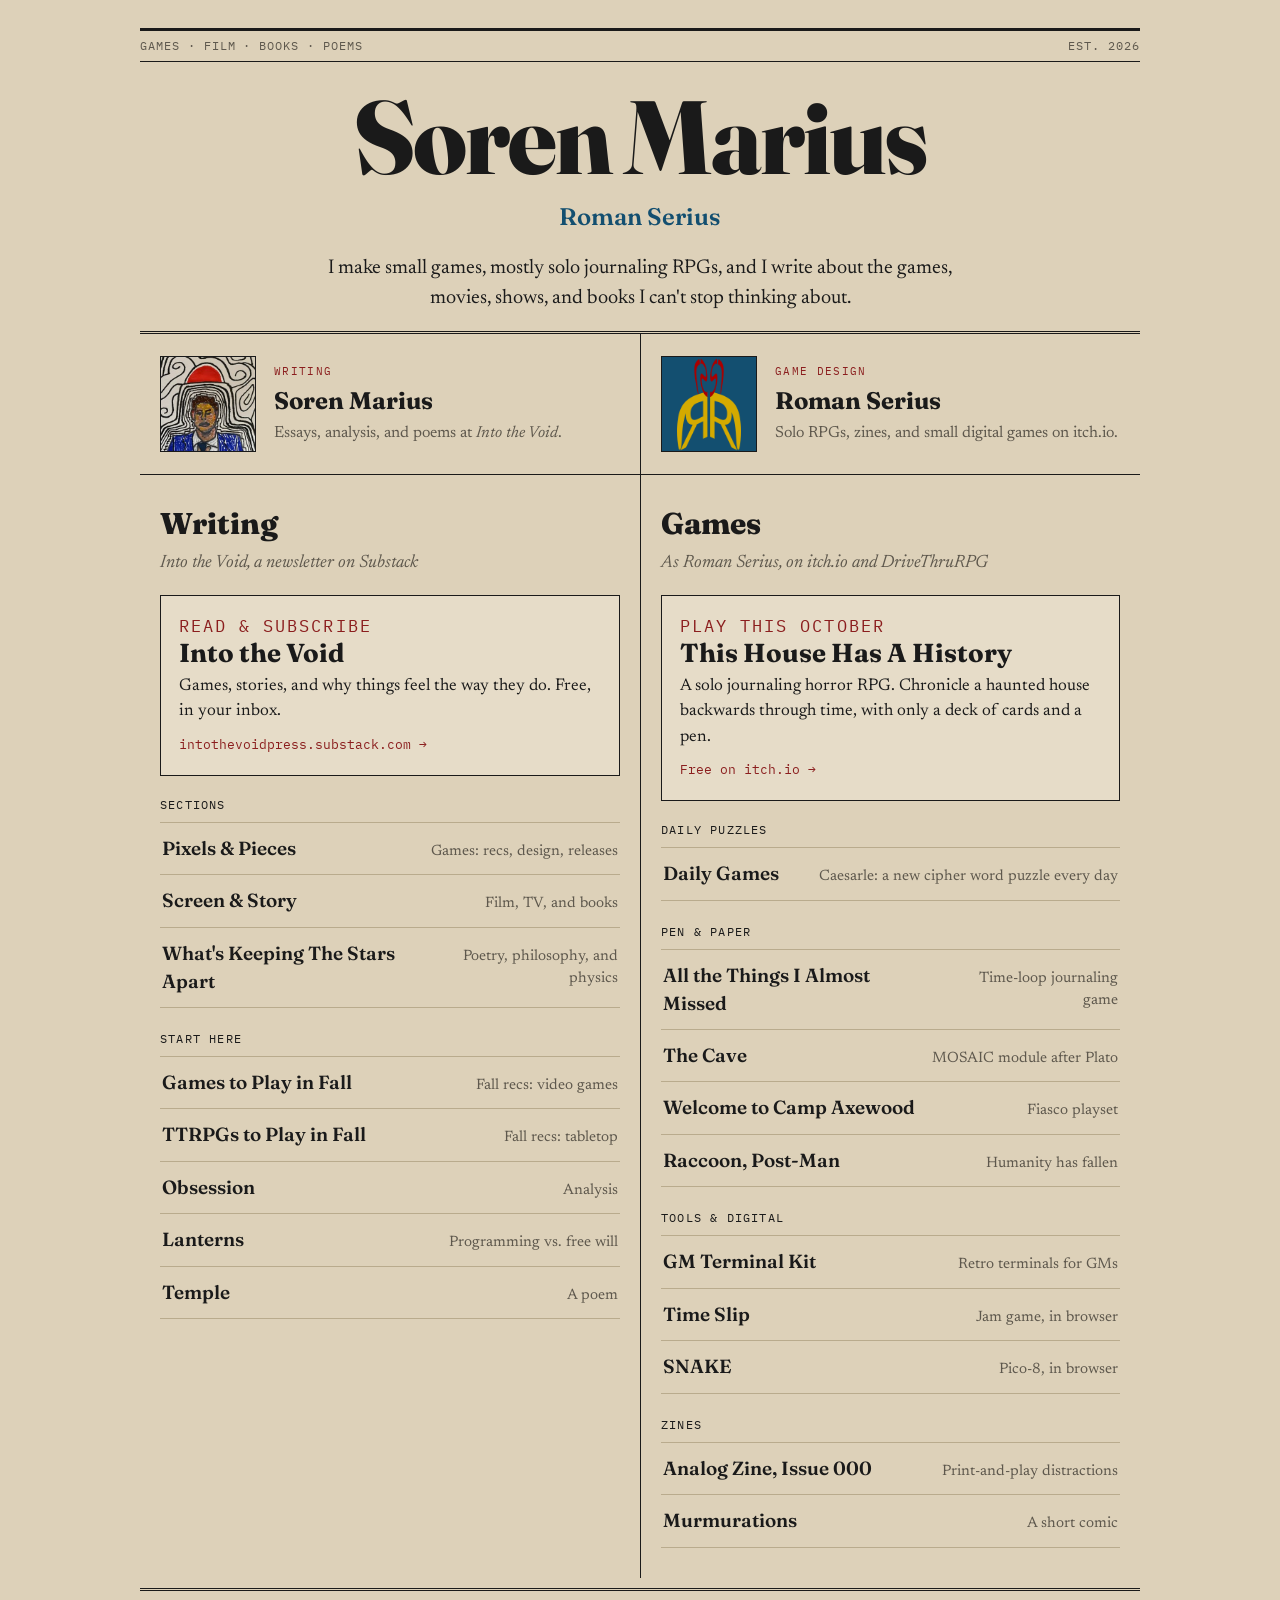
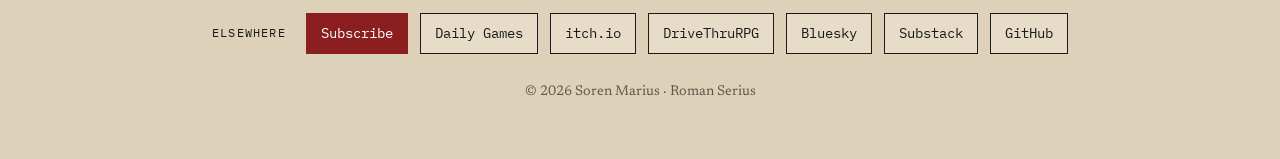
==== index.html @ 4005af10 "Google verification, sitemap, robots.txt" ====
<!doctype html>
<html lang="en">
<head>
<meta charset="utf-8">
<meta name="viewport" content="width=device-width, initial-scale=1">
<title>Soren Marius</title>
<meta name="google-site-verification" content="Y3dcAOR8CE4re0EMq4n09PdS3Xgm8ZSrbBdw6blQbmY" />
<meta name="description" content="Soren Marius writes about games, film, and why things work. As Roman Serius, he makes small games.">
<link rel="preconnect" href="https://fonts.googleapis.com">
<link rel="preconnect" href="https://fonts.gstatic.com" crossorigin>
<link href="https://fonts.googleapis.com/css2?family=Fraunces:opsz,wght@9..144,400;9..144,600;9..144,800&family=Newsreader:ital,opsz,wght@0,6..72,400;1,6..72,400&family=IBM+Plex+Mono:wght@400;500&display=swap" rel="stylesheet">
<style>
  :root{
    --paper:#DDD1B9; --paper-2:#E6DCC8; --ink:#1A1A1A; --muted:#5E584D;
    --rule:#B9AB8D; --red:#8B1E1E; --blue:#134F70; --gold:#D4A800;
  }
  *{box-sizing:border-box}
  html{-webkit-text-size-adjust:100%}
  body{margin:0;background:var(--paper);color:var(--ink);
    font-family:"Newsreader",Georgia,serif;font-size:18px;line-height:1.5}
  a{color:inherit}
  .wrap{max-width:1040px;margin:0 auto;padding:28px 20px 56px}

  /* masthead */
  .dateline{display:flex;justify-content:space-between;gap:12px;flex-wrap:wrap;
    font-family:"IBM Plex Mono",monospace;font-size:12px;letter-spacing:.08em;
    text-transform:uppercase;color:var(--muted);
    border-top:3px solid var(--ink);border-bottom:1px solid var(--ink);padding:6px 0}
  .mast{text-align:center;padding:26px 0 18px;border-bottom:3px double var(--ink)}
  .mast h1{font-family:"Fraunces",Georgia,serif;font-weight:800;font-size:clamp(46px,10vw,104px);
    line-height:.95;margin:0;letter-spacing:-.02em}
  .mast .aka{font-family:"Fraunces",serif;font-style:italic;font-weight:400;font-size:clamp(18px,3vw,24px);
    margin:12px 0 0;color:var(--muted)}
  .mast .aka b{color:var(--blue);font-style:normal;font-weight:600}
  .lede{max-width:640px;margin:18px auto 0;font-size:20px}

  /* two personae */
  .personae{display:grid;grid-template-columns:1fr 1fr;border-bottom:1px solid var(--ink)}
  .persona{display:flex;gap:18px;align-items:center;padding:22px 20px}
  .persona + .persona{border-left:1px solid var(--ink)}
  .persona img{width:96px;height:96px;object-fit:cover;flex:none;border:1px solid var(--ink)}
  .persona h2{font-family:"Fraunces",serif;font-size:24px;margin:0 0 2px}
  .persona p{margin:0;color:var(--muted);font-size:16px}
  .persona .kicker{font-size:13px;margin-bottom:4px}
  .persona .kicker,.kicker{font-family:"IBM Plex Mono",monospace;font-size:11px;letter-spacing:.12em;text-transform:uppercase;color:var(--red);margin:0 0 4px}

  /* columns */
  .cols{display:grid;grid-template-columns:1fr 1fr;gap:0}
  .col{padding:26px 20px 8px}
  .col + .col{border-left:1px solid var(--ink)}
  .col > h3{font-family:"Fraunces",serif;font-size:30px;margin:0 0 4px;font-weight:800}
  .col > .sub{margin:0 0 18px;color:var(--muted);font-style:italic}

  .feature{display:block;text-decoration:none;background:var(--paper-2);border:1px solid var(--ink);
    padding:18px 18px 16px;margin-bottom:20px;transition:transform .15s ease, box-shadow .15s ease}
  .feature:hover,.feature:focus-visible{transform:translate(-2px,-2px);box-shadow:4px 4px 0 var(--ink)}
  .feature h4{font-family:"Fraunces",serif;font-size:26px;line-height:1.1;margin:0 0 6px}
  .feature p{margin:0;font-size:17px}
  .feature .go{display:inline-block;margin-top:10px;font-family:"IBM Plex Mono",monospace;font-size:13px;color:var(--red)}

  ul.list{list-style:none;margin:0 0 22px;padding:0}
  ul.list li{border-top:1px solid var(--rule)}
  ul.list li:last-child{border-bottom:1px solid var(--rule)}
  ul.list a{display:flex;justify-content:space-between;align-items:baseline;gap:14px;
    padding:11px 2px;text-decoration:none}
  ul.list a:hover .t, ul.list a:focus-visible .t{text-decoration:underline;text-decoration-color:var(--red);text-underline-offset:3px}
  ul.list .t{font-weight:600;font-family:"Fraunces",serif;font-size:19px}
  ul.list .d{color:var(--muted);font-size:15px;text-align:right}
  .label{font-family:"IBM Plex Mono",monospace;font-size:12px;letter-spacing:.1em;text-transform:uppercase;
    margin:6px 0 8px;color:var(--ink)}

  /* elsewhere */
  .elsewhere{border-top:3px double var(--ink);margin-top:10px;padding:22px 20px 0;
    display:flex;flex-wrap:wrap;gap:12px;align-items:center;justify-content:center}
  .elsewhere .label{margin:0 8px 0 0}
  .btn{font-family:"IBM Plex Mono",monospace;font-size:14px;text-decoration:none;
    border:1px solid var(--ink);padding:9px 14px;background:var(--paper-2)}
  .btn:hover,.btn:focus-visible{background:var(--ink);color:var(--paper)}
  .btn.primary{background:var(--red);color:#fff;border-color:var(--red)}
  .btn.primary:hover{background:var(--ink);border-color:var(--ink)}
  footer{text-align:center;color:var(--muted);font-size:14px;margin-top:28px}

  :focus-visible{outline:2px solid var(--red);outline-offset:2px}

  @media (max-width:760px){
    body{font-size:17px}
    .personae,.cols{grid-template-columns:1fr}
    .persona + .persona,.col + .col{border-left:0;border-top:1px solid var(--ink)}
    .wrap{padding:20px 16px 44px}
    .col,.persona{padding-left:0;padding-right:0}
    ul.list a{flex-direction:column;gap:2px}
    ul.list .d{text-align:left}
  }
  @media (prefers-reduced-motion:reduce){.feature{transition:none}}
</style>
<script data-goatcounter="https://roman-serius.goatcounter.com/count"
        async src="//gc.zgo.at/count.js"></script>
</head>
<body>
<div class="wrap">

  <div class="dateline">
    <span>Games · Film · Books · Poems</span>
    <span>Est. 2026</span>
  </div>

  <header class="mast">
    <h1>Soren Marius</h1>
    <p class="aka"><b>Roman Serius</b></p>
    <p class="lede">I make small games, mostly solo journaling RPGs, and I write about the games, movies, shows, and books I can't stop thinking about.</p>
  </header>

  <section class="personae" aria-label="Two names">
    <div class="persona">
      <img src="[data-uri]" alt="Hand-drawn marker portrait of Soren Marius">
      <div>
        <p class="kicker">Writing</p>
        <h2>Soren Marius</h2>
        <p>Essays, analysis, and poems at <i>Into the Void</i>.</p>
      </div>
    </div>
    <div class="persona">
      <img src="[data-uri]" alt="Roman Serius monogram: two mirrored gold R's under a red flourish">
      <div>
        <p class="kicker">Game Design</p>
        <h2>Roman Serius</h2>
        <p>Solo RPGs, zines, and small digital games on itch.io.</p>
      </div>
    </div>
  </section>

  <main class="cols">
    <section class="col" aria-labelledby="writing">
      <h3 id="writing">Writing</h3>
      <p class="sub">Into the Void, a newsletter on Substack</p>

      <a class="feature" href="https://intothevoidpress.substack.com/subscribe">
        <p class="kicker">Read &amp; subscribe</p>
        <h4>Into the Void</h4>
        <p>Games, stories, and why things feel the way they do. Free, in your inbox.</p>
        <span class="go">intothevoidpress.substack.com →</span>
      </a>

      <p class="label">Sections</p>
      <ul class="list">
        <li><a href="https://intothevoidpress.substack.com/s/pixels-and-pieces"><span class="t">Pixels &amp; Pieces</span><span class="d">Games: recs, design, releases</span></a></li>
        <li><a href="https://intothevoidpress.substack.com/s/screen-and-story"><span class="t">Screen &amp; Story</span><span class="d">Film, TV, and books</span></a></li>
        <li><a href="https://intothevoidpress.substack.com/s/whats-keeping-the-stars-apart"><span class="t">What's Keeping The Stars Apart</span><span class="d">Poetry, philosophy, and physics</span></a></li>
      </ul>

      <p class="label">Start here</p>
      <ul class="list">
        <li><a href="https://intothevoidpress.substack.com/p/games-to-play-this-october"><span class="t">Games to Play in Fall</span><span class="d">Fall recs: video games</span></a></li>
        <li><a href="https://intothevoidpress.substack.com/p/ttrpgs-to-play-in-fall"><span class="t">TTRPGs to Play in Fall</span><span class="d">Fall recs: tabletop</span></a></li>
        <li><a href="https://intothevoidpress.substack.com/p/obsession"><span class="t">Obsession</span><span class="d">Analysis</span></a></li>
        <li><a href="https://intothevoidpress.substack.com/p/lanterns"><span class="t">Lanterns</span><span class="d">Programming vs. free will</span></a></li>
        <li><a href="https://intothevoidpress.substack.com/p/temple"><span class="t">Temple</span><span class="d">A poem</span></a></li>
      </ul>
    </section>

    <section class="col" aria-labelledby="games">
      <h3 id="games">Games</h3>
      <p class="sub">As Roman Serius, on itch.io and DriveThruRPG</p>

      <a class="feature" href="https://roman-serius.itch.io/this-house-has-a-history">
        <p class="kicker">Play this October</p>
        <h4>This House Has A History</h4>
        <p>A solo journaling horror RPG. Chronicle a haunted house backwards through time, with only a deck of cards and a pen.</p>
        <span class="go">Free on itch.io →</span>
      </a>

      <p class="label">Daily puzzles</p>
      <ul class="list">
        <li><a href="https://roman-serius.github.io/daily-games/"><span class="t">Daily Games</span><span class="d">Caesarle: a new cipher word puzzle every day</span></a></li>
      </ul>

      <p class="label">Pen &amp; paper</p>
      <ul class="list">
        <li><a href="https://roman-serius.itch.io/all-the-things-i-almost-missed"><span class="t">All the Things I Almost Missed</span><span class="d">Time-loop journaling game</span></a></li>
        <li><a href="https://roman-serius.itch.io/the-cave"><span class="t">The Cave</span><span class="d">MOSAIC module after Plato</span></a></li>
        <li><a href="https://roman-serius.itch.io/welcome-to-camp-axewood-a-fiasco-playset"><span class="t">Welcome to Camp Axewood</span><span class="d">Fiasco playset</span></a></li>
        <li><a href="https://roman-serius.itch.io/raccoon-post-man"><span class="t">Raccoon, Post-Man</span><span class="d">Humanity has fallen</span></a></li>
      </ul>

      <p class="label">Tools &amp; digital</p>
      <ul class="list">
        <li><a href="https://roman-serius.itch.io/gm-terminal-kit-thornfield-demo"><span class="t">GM Terminal Kit</span><span class="d">Retro terminals for GMs</span></a></li>
        <li><a href="https://roman-serius.itch.io/time-slip"><span class="t">Time Slip</span><span class="d">Jam game, in browser</span></a></li>
        <li><a href="https://roman-serius.itch.io/snake"><span class="t">SNAKE</span><span class="d">Pico-8, in browser</span></a></li>
      </ul>

      <p class="label">Zines</p>
      <ul class="list">
        <li><a href="https://roman-serius.itch.io/analog-zine-issue-000"><span class="t">Analog Zine, Issue 000</span><span class="d">Print-and-play distractions</span></a></li>
        <li><a href="https://roman-serius.itch.io/murmurations"><span class="t">Murmurations</span><span class="d">A short comic</span></a></li>
      </ul>
    </section>
  </main>

  <nav class="elsewhere" aria-label="Elsewhere">
    <span class="label">Elsewhere</span>
    <a class="btn primary" href="https://intothevoidpress.substack.com/subscribe">Subscribe</a>
    <a class="btn" href="https://roman-serius.github.io/daily-games/">Daily Games</a>
    <a class="btn" href="https://roman-serius.itch.io">itch.io</a>
    <a class="btn" href="https://www.drivethrurpg.com/en/publisher/35186/Roman-Serius">DriveThruRPG</a>
    <a class="btn" href="https://bsky.app/profile/romanserius.bsky.social">Bluesky</a>
    <a class="btn" href="https://substack.com/@romanserius">Substack</a>
    <a class="btn" href="https://github.com/Roman-Serius">GitHub</a>
  </nav>

  <footer>© 2026 Soren Marius · Roman Serius</footer>
</div>
</body>
</html>
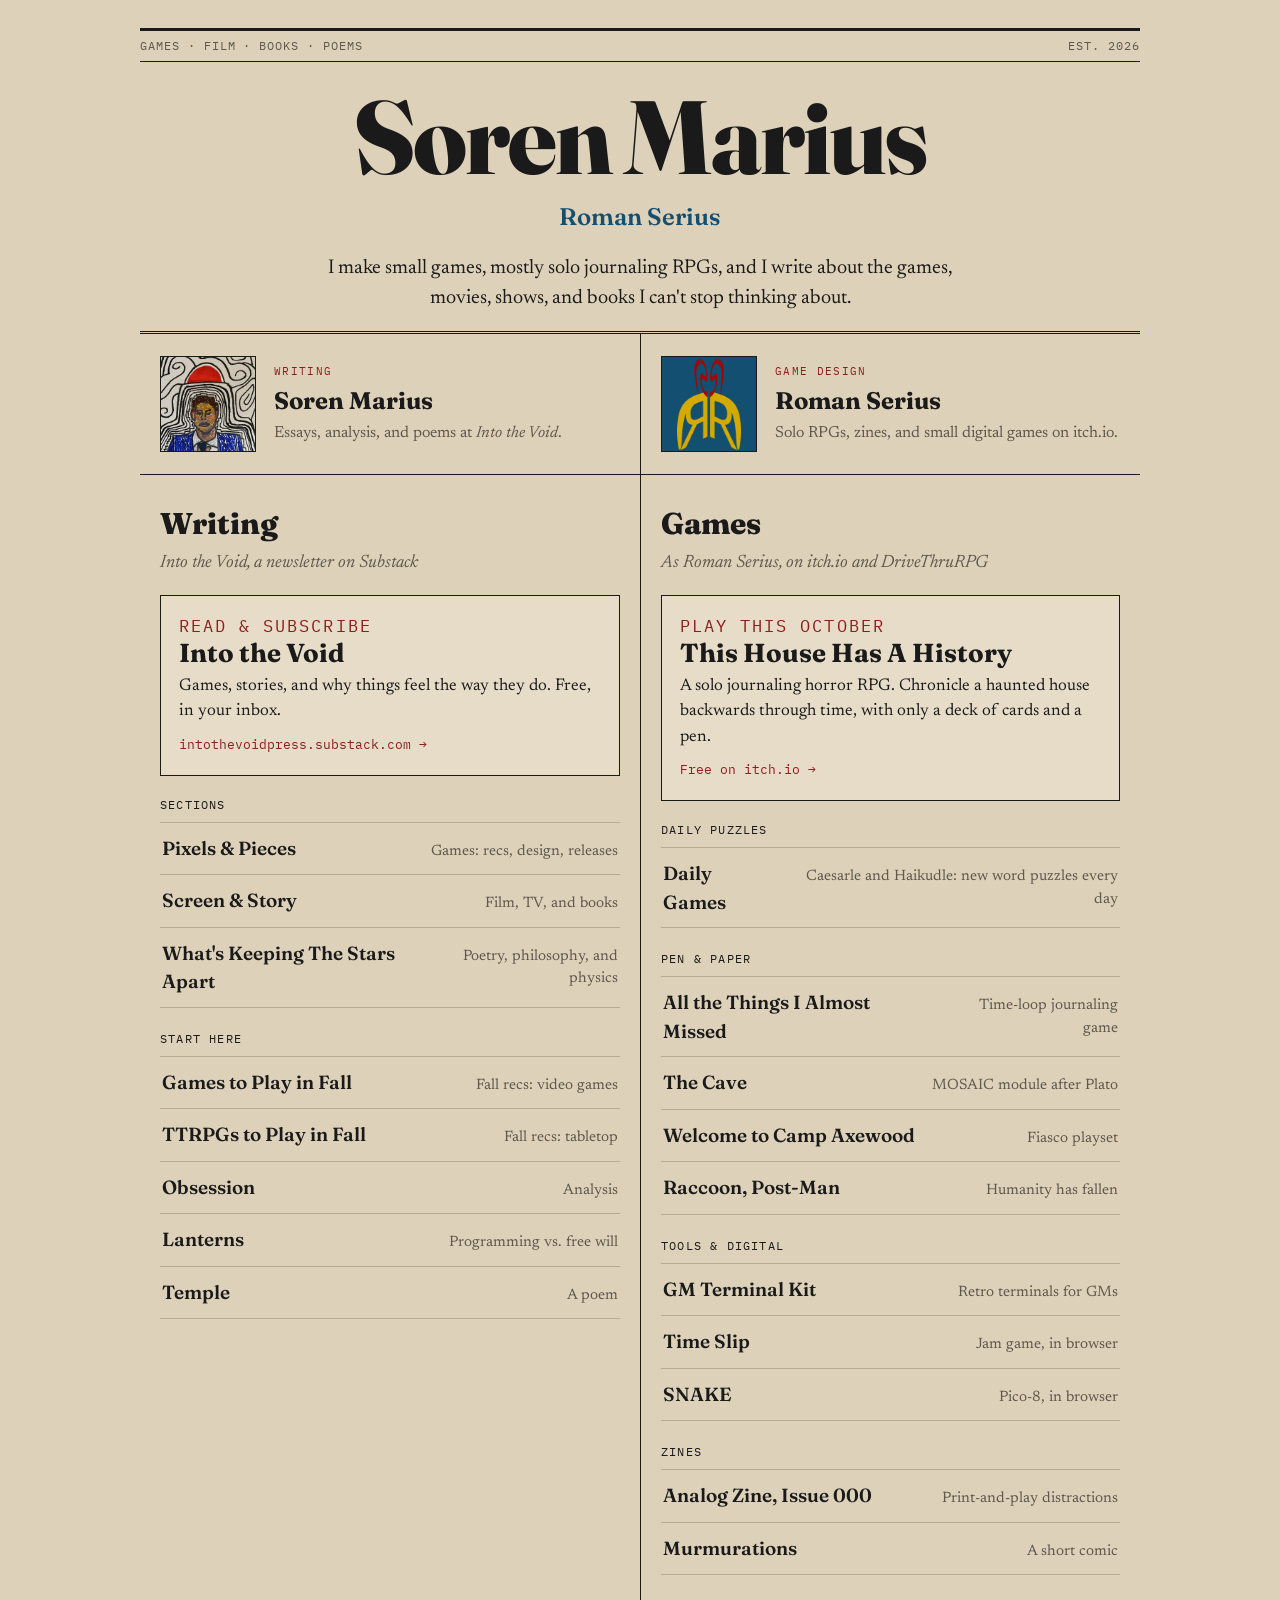
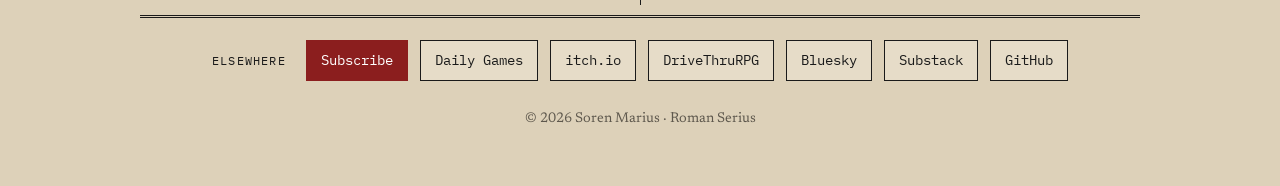
==== commit bfeaf2d4: "Mention Haikudle" ====
--- a/index.html
+++ b/index.html
@@ -5,6 +5,7 @@
 <meta name="viewport" content="width=device-width, initial-scale=1">
 <title>Soren Marius</title>
 <meta name="google-site-verification" content="Y3dcAOR8CE4re0EMq4n09PdS3Xgm8ZSrbBdw6blQbmY" />
+<link rel="canonical" href="https://romanserius.com/">
 <meta name="description" content="Soren Marius writes about games, film, and why things work. As Roman Serius, he makes small games.">
 <link rel="preconnect" href="https://fonts.googleapis.com">
 <link rel="preconnect" href="https://fonts.gstatic.com" crossorigin>
@@ -112,7 +113,7 @@
 
   <section class="personae" aria-label="Two names">
     <div class="persona">
-      <img src="[data-uri]" alt="Hand-drawn marker portrait of Soren Marius">
+      <img src="images/soren-marius-portrait.jpg" alt="Hand-drawn marker portrait of Soren Marius">
       <div>
         <p class="kicker">Writing</p>
         <h2>Soren Marius</h2>
@@ -120,7 +121,7 @@
       </div>
     </div>
     <div class="persona">
-      <img src="[data-uri]" alt="Roman Serius monogram: two mirrored gold R's under a red flourish">
+      <img src="images/roman-serius-monogram.png" alt="Roman Serius monogram: two mirrored gold R's under a red flourish">
       <div>
         <p class="kicker">Game Design</p>
         <h2>Roman Serius</h2>
@@ -171,7 +172,7 @@
 
       <p class="label">Daily puzzles</p>
       <ul class="list">
-        <li><a href="https://roman-serius.github.io/daily-games/"><span class="t">Daily Games</span><span class="d">Caesarle: a new cipher word puzzle every day</span></a></li>
+        <li><a href="https://romanserius.com/daily-games/"><span class="t">Daily Games</span><span class="d">Caesarle and Haikudle: new word puzzles every day</span></a></li>
       </ul>
 
       <p class="label">Pen &amp; paper</p>
@@ -200,7 +201,7 @@
   <nav class="elsewhere" aria-label="Elsewhere">
     <span class="label">Elsewhere</span>
     <a class="btn primary" href="https://intothevoidpress.substack.com/subscribe">Subscribe</a>
-    <a class="btn" href="https://roman-serius.github.io/daily-games/">Daily Games</a>
+    <a class="btn" href="https://romanserius.com/daily-games/">Daily Games</a>
     <a class="btn" href="https://roman-serius.itch.io">itch.io</a>
     <a class="btn" href="https://www.drivethrurpg.com/en/publisher/35186/Roman-Serius">DriveThruRPG</a>
     <a class="btn" href="https://bsky.app/profile/romanserius.bsky.social">Bluesky</a>
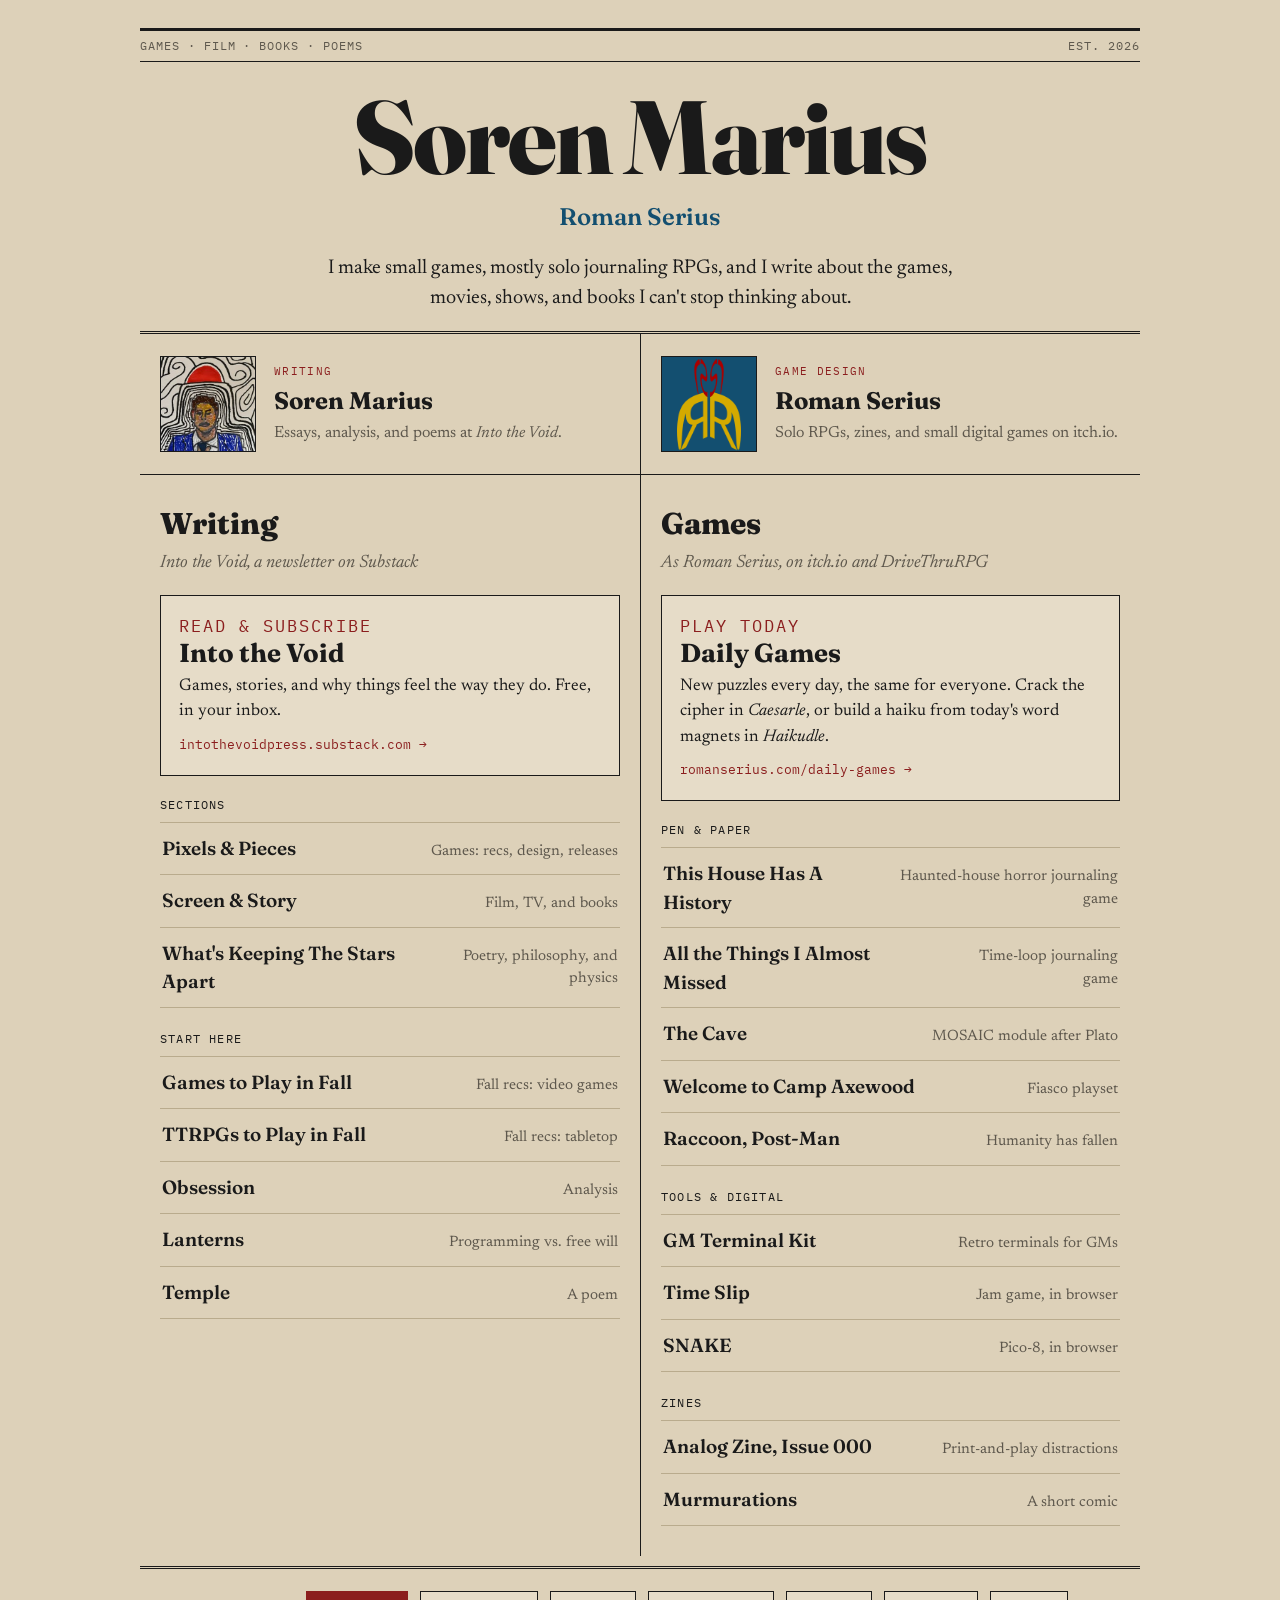
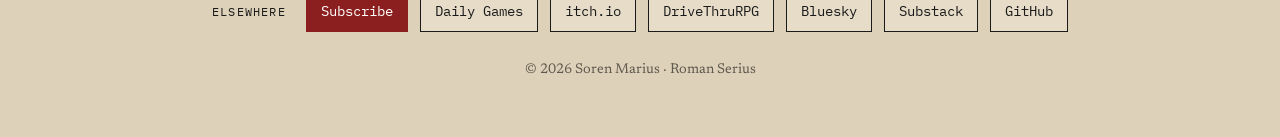
==== commit 9e44a5cc: "feature daily games" ====
--- a/index.html
+++ b/index.html
@@ -163,20 +163,16 @@
       <h3 id="games">Games</h3>
       <p class="sub">As Roman Serius, on itch.io and DriveThruRPG</p>
 
-      <a class="feature" href="https://roman-serius.itch.io/this-house-has-a-history">
-        <p class="kicker">Play this October</p>
-        <h4>This House Has A History</h4>
-        <p>A solo journaling horror RPG. Chronicle a haunted house backwards through time, with only a deck of cards and a pen.</p>
-        <span class="go">Free on itch.io →</span>
+      <a class="feature" href="https://romanserius.com/daily-games/">
+        <p class="kicker">Play today</p>
+        <h4>Daily Games</h4>
+        <p>New puzzles every day, the same for everyone. Crack the cipher in <i>Caesarle</i>, or build a haiku from today's word magnets in <i>Haikudle</i>.</p>
+        <span class="go">romanserius.com/daily-games →</span>
       </a>
 
-      <p class="label">Daily puzzles</p>
-      <ul class="list">
-        <li><a href="https://romanserius.com/daily-games/"><span class="t">Daily Games</span><span class="d">Caesarle and Haikudle: new word puzzles every day</span></a></li>
-      </ul>
-
       <p class="label">Pen &amp; paper</p>
       <ul class="list">
+        <li><a href="https://roman-serius.itch.io/this-house-has-a-history"><span class="t">This House Has A History</span><span class="d">Haunted-house horror journaling game</span></a></li>
         <li><a href="https://roman-serius.itch.io/all-the-things-i-almost-missed"><span class="t">All the Things I Almost Missed</span><span class="d">Time-loop journaling game</span></a></li>
         <li><a href="https://roman-serius.itch.io/the-cave"><span class="t">The Cave</span><span class="d">MOSAIC module after Plato</span></a></li>
         <li><a href="https://roman-serius.itch.io/welcome-to-camp-axewood-a-fiasco-playset"><span class="t">Welcome to Camp Axewood</span><span class="d">Fiasco playset</span></a></li>
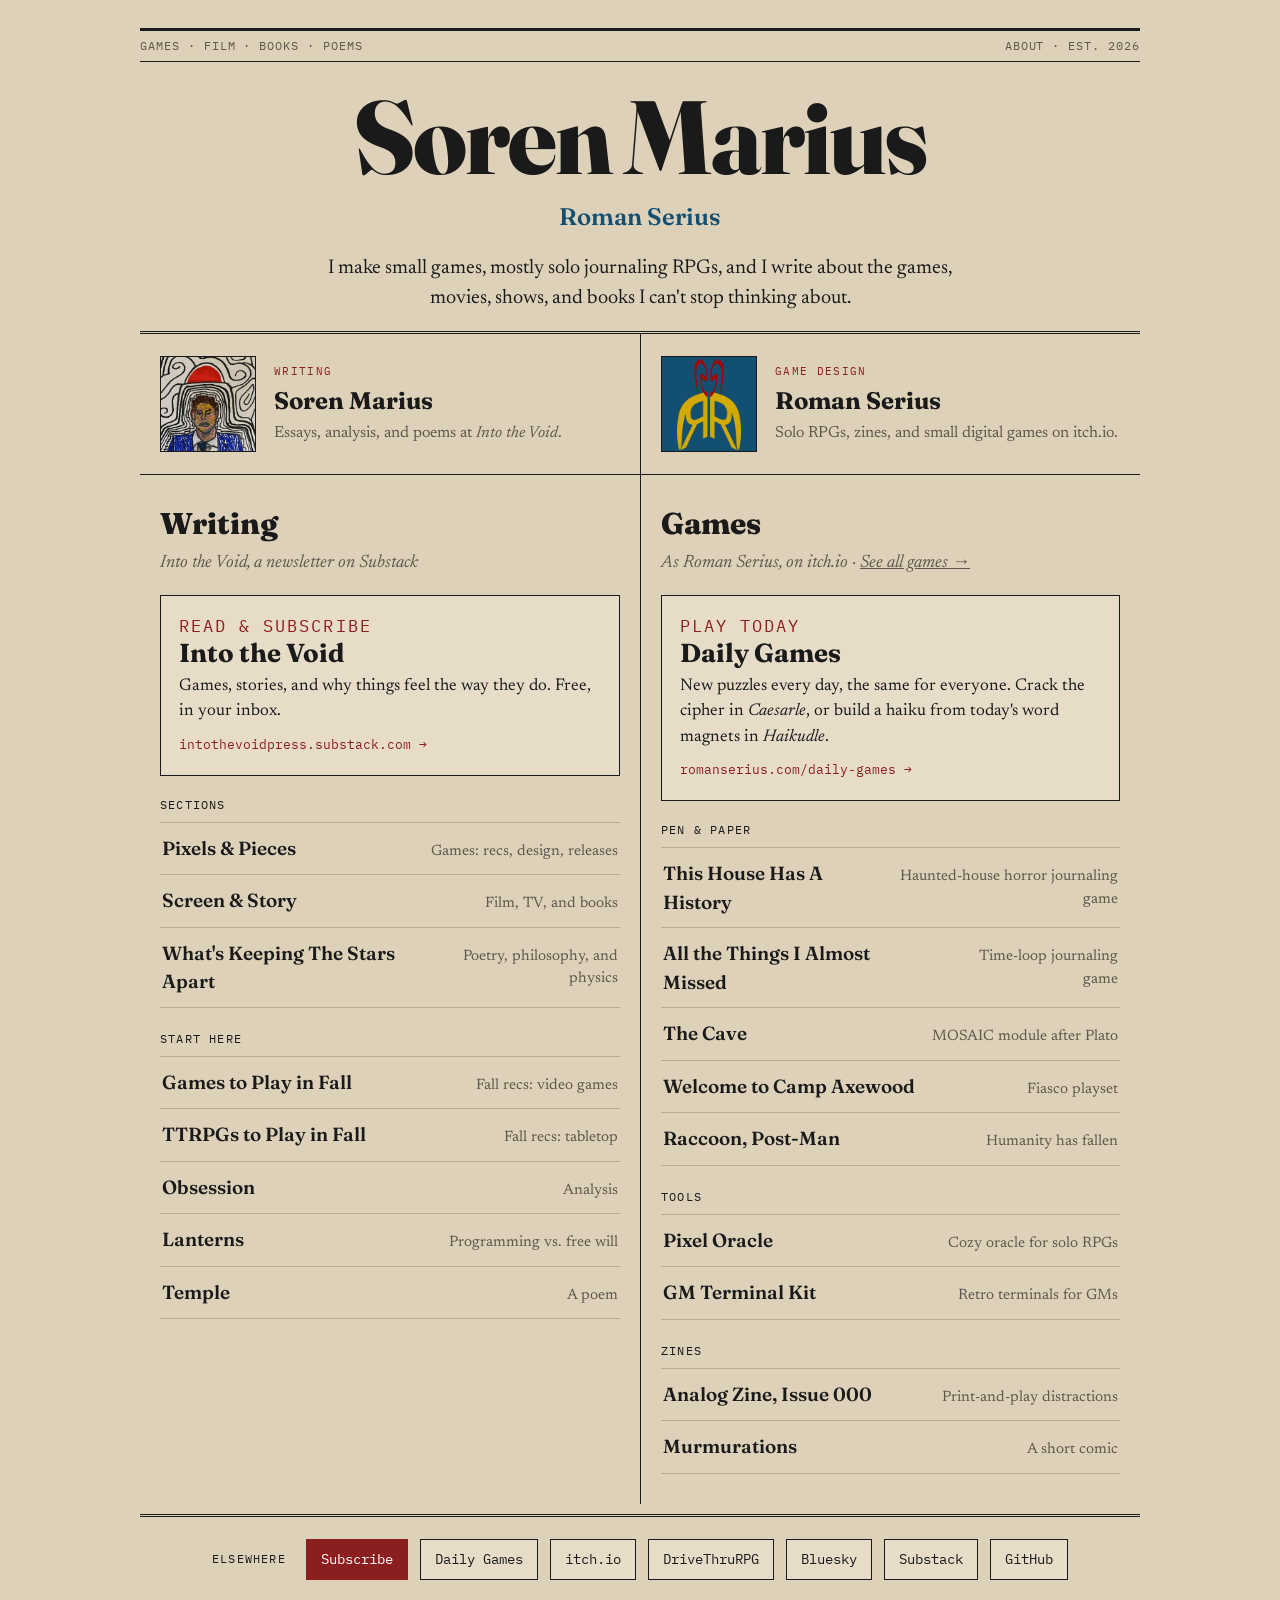
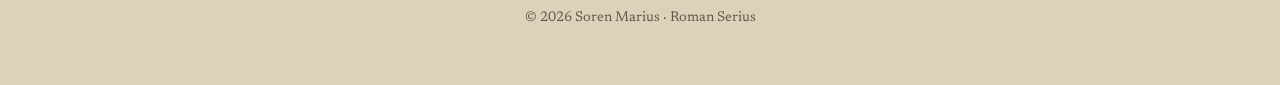
==== commit 3c397c4f: "Update about, and games pages" ====
--- a/index.html
+++ b/index.html
@@ -102,7 +102,7 @@
 
   <div class="dateline">
     <span>Games · Film · Books · Poems</span>
-    <span>Est. 2026</span>
+    <span><a href="/about/" style="text-decoration:none">About</a> · Est. 2026</span>
   </div>
 
   <header class="mast">
@@ -161,7 +161,7 @@
 
     <section class="col" aria-labelledby="games">
       <h3 id="games">Games</h3>
-      <p class="sub">As Roman Serius, on itch.io and DriveThruRPG</p>
+      <p class="sub">As Roman Serius, on itch.io · <a href="/games/">See all games →</a></p>
 
       <a class="feature" href="https://romanserius.com/daily-games/">
         <p class="kicker">Play today</p>
@@ -179,11 +179,10 @@
         <li><a href="https://roman-serius.itch.io/raccoon-post-man"><span class="t">Raccoon, Post-Man</span><span class="d">Humanity has fallen</span></a></li>
       </ul>
 
-      <p class="label">Tools &amp; digital</p>
-      <ul class="list">
+      <p class="label">Tools</p>
+      <ul class="list">
+        <li><a href="https://roman-serius.itch.io/pixel-oracle"><span class="t">Pixel Oracle</span><span class="d">Cozy oracle for solo RPGs</span></a></li>
         <li><a href="https://roman-serius.itch.io/gm-terminal-kit-thornfield-demo"><span class="t">GM Terminal Kit</span><span class="d">Retro terminals for GMs</span></a></li>
-        <li><a href="https://roman-serius.itch.io/time-slip"><span class="t">Time Slip</span><span class="d">Jam game, in browser</span></a></li>
-        <li><a href="https://roman-serius.itch.io/snake"><span class="t">SNAKE</span><span class="d">Pico-8, in browser</span></a></li>
       </ul>
 
       <p class="label">Zines</p>
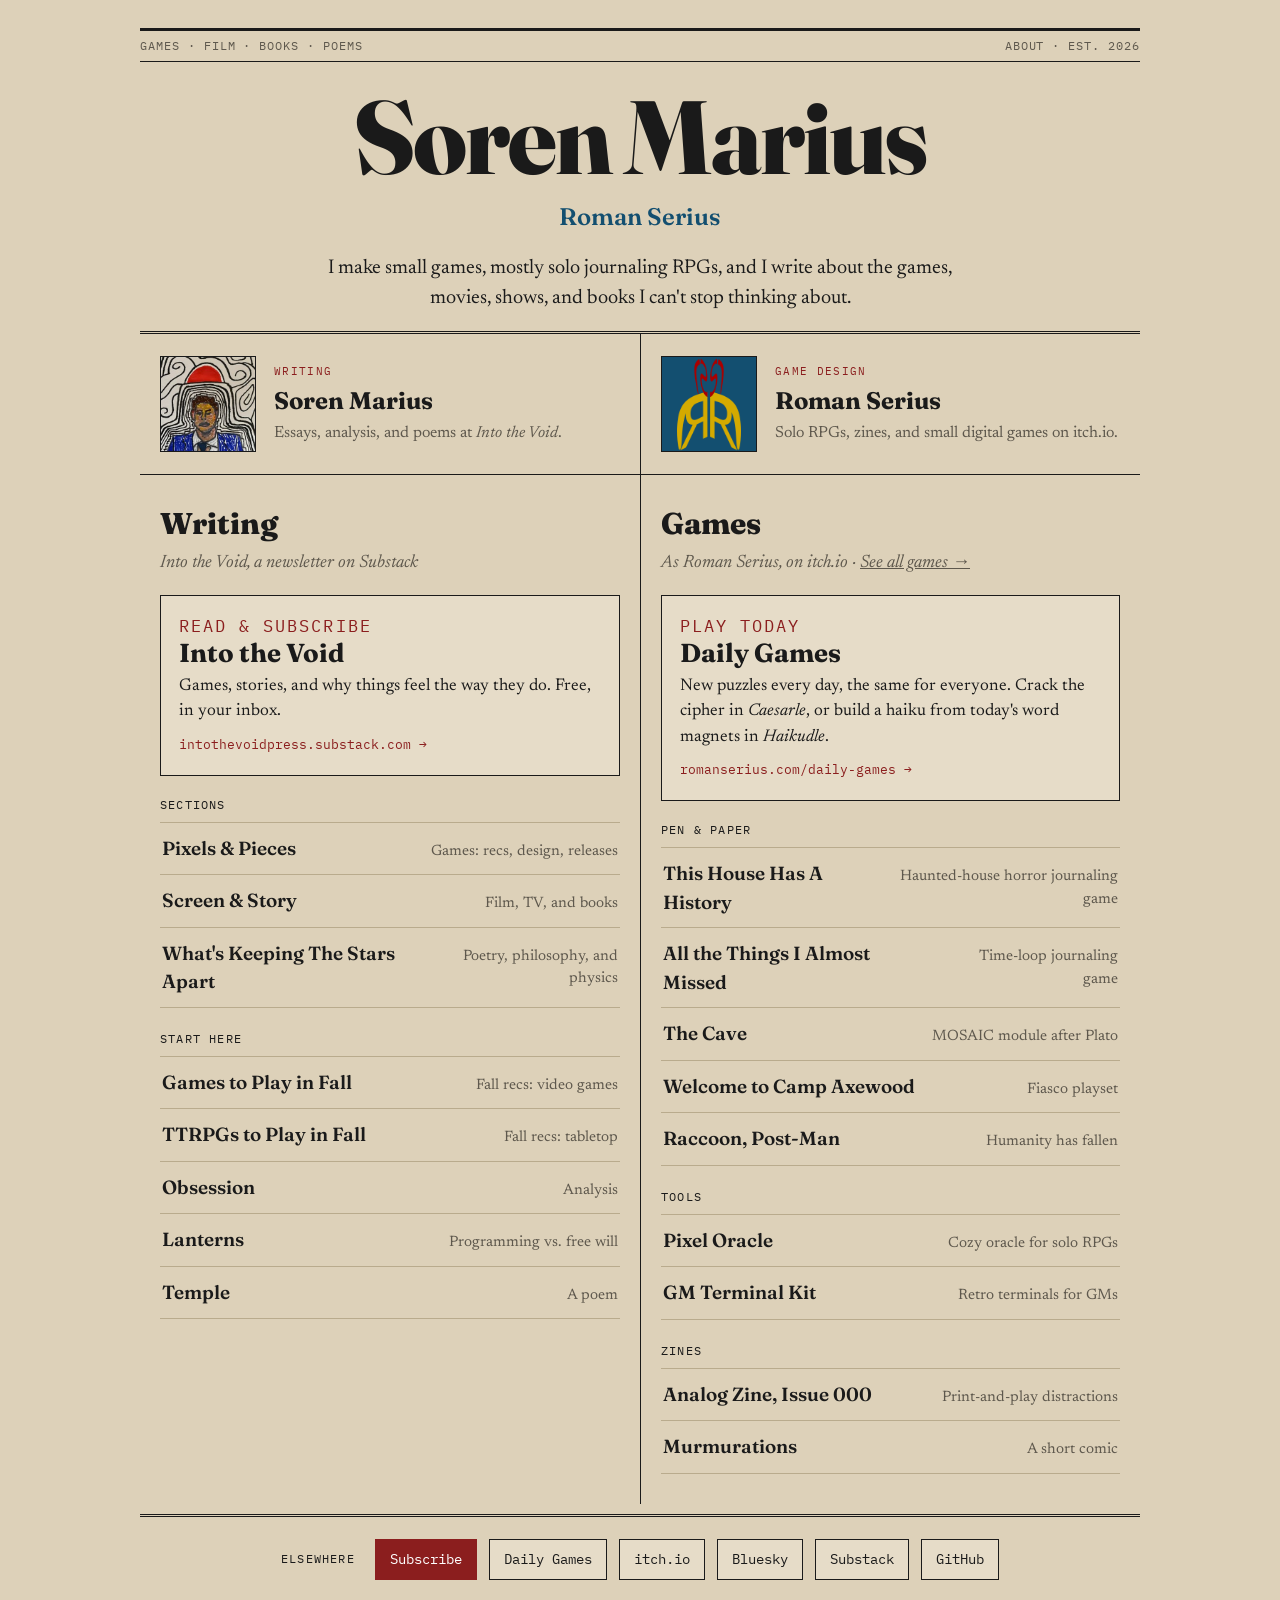
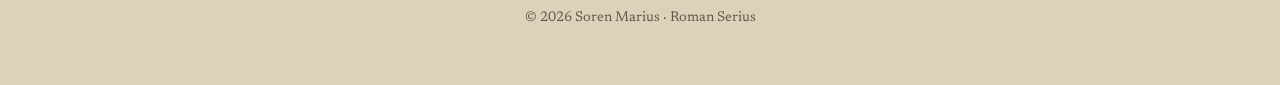
==== commit 8bb614fb: "remove drivethru" ====
--- a/index.html
+++ b/index.html
@@ -198,7 +198,6 @@
     <a class="btn primary" href="https://intothevoidpress.substack.com/subscribe">Subscribe</a>
     <a class="btn" href="https://romanserius.com/daily-games/">Daily Games</a>
     <a class="btn" href="https://roman-serius.itch.io">itch.io</a>
-    <a class="btn" href="https://www.drivethrurpg.com/en/publisher/35186/Roman-Serius">DriveThruRPG</a>
     <a class="btn" href="https://bsky.app/profile/romanserius.bsky.social">Bluesky</a>
     <a class="btn" href="https://substack.com/@romanserius">Substack</a>
     <a class="btn" href="https://github.com/Roman-Serius">GitHub</a>
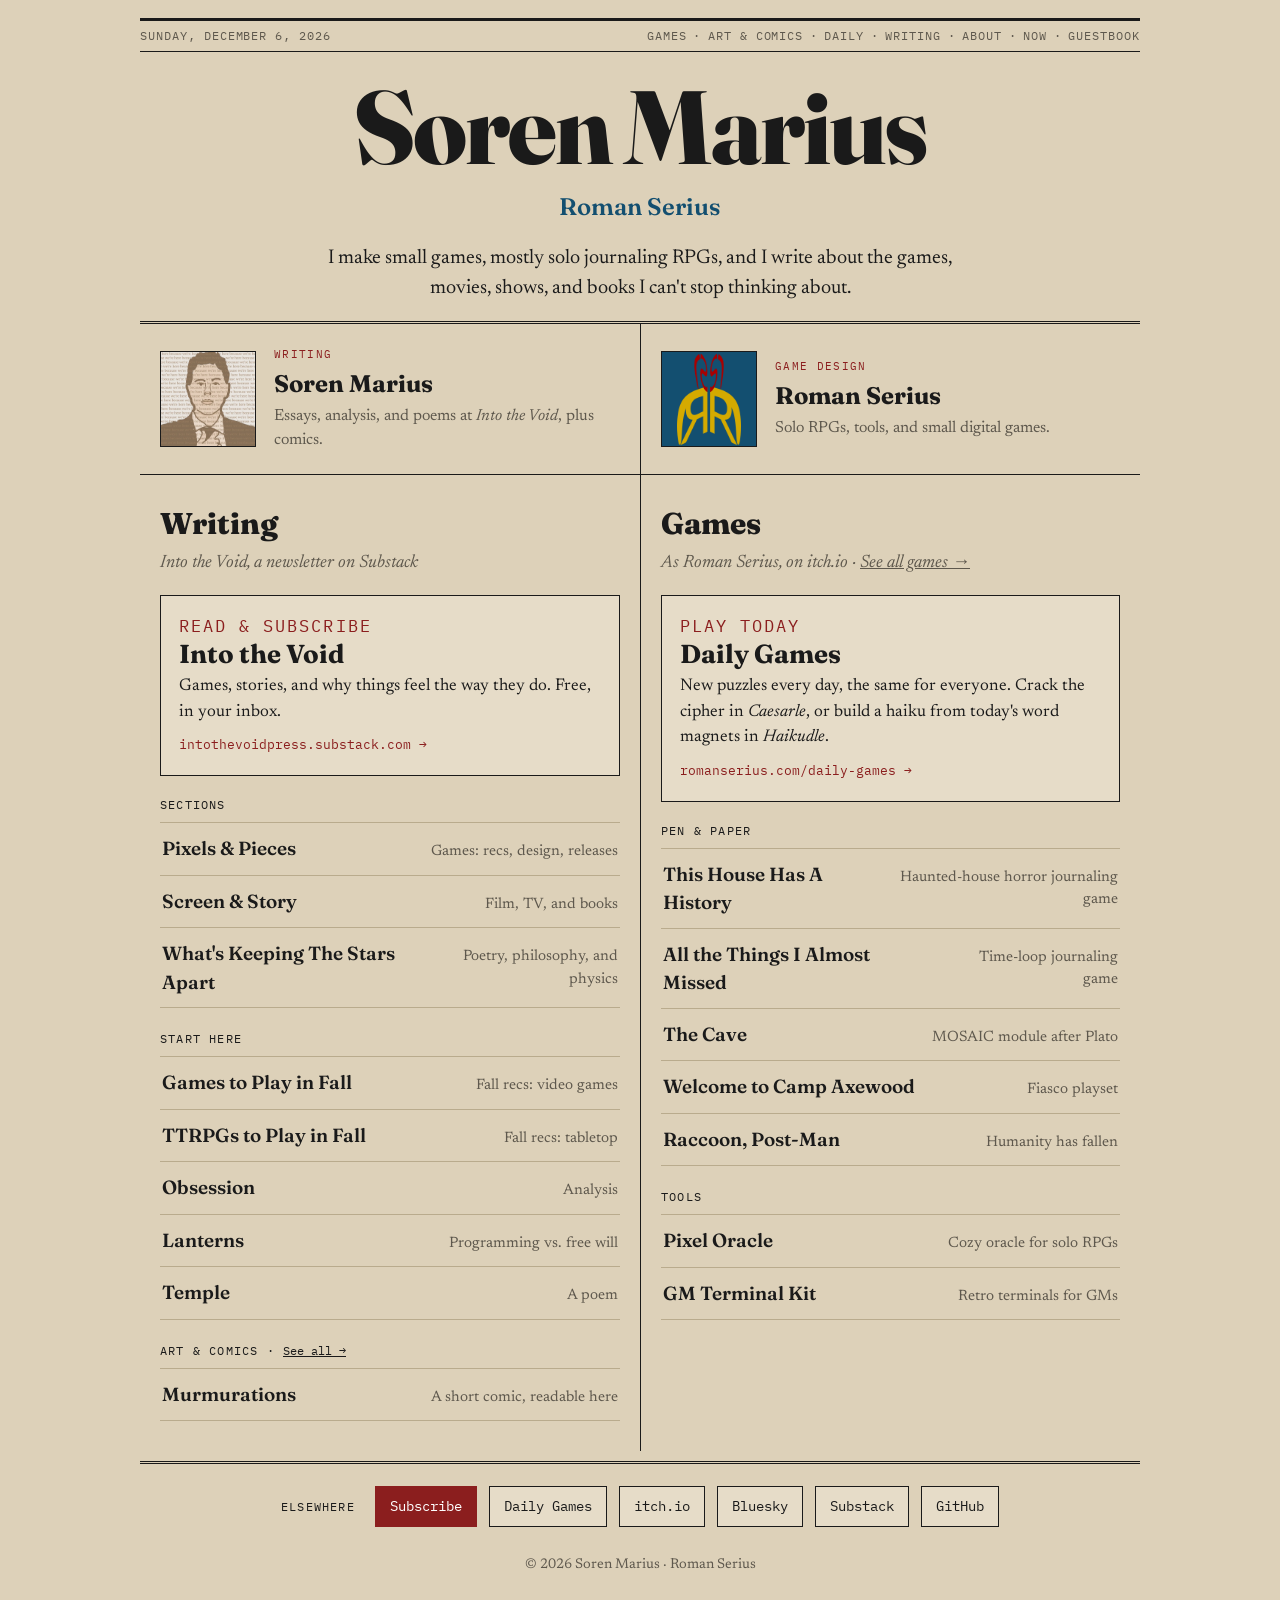
==== commit cd5a2f2b: "newspaper overhaul" ====
--- a/index.html
+++ b/index.html
@@ -7,6 +7,15 @@
 <meta name="google-site-verification" content="Y3dcAOR8CE4re0EMq4n09PdS3Xgm8ZSrbBdw6blQbmY" />
 <link rel="canonical" href="https://romanserius.com/">
 <meta name="description" content="Soren Marius writes about games, film, and why things work. As Roman Serius, he makes small games.">
+<meta property="og:type" content="website">
+<meta property="og:title" content="Soren Marius · Roman Serius">
+<meta property="og:description" content="Soren Marius writes about games, film, and why things work. As Roman Serius, he makes small games.">
+<meta property="og:url" content="https://romanserius.com/">
+<meta property="og:image" content="https://romanserius.com/images/soren-logo-og.jpg">
+<meta property="og:image:width" content="1200">
+<meta property="og:image:height" content="630">
+<link rel="icon" href="/images/roman-serius-monogram.png">
+<link rel="stylesheet" href="/assets/dateline.css">
 <link rel="preconnect" href="https://fonts.googleapis.com">
 <link rel="preconnect" href="https://fonts.gstatic.com" crossorigin>
 <link href="https://fonts.googleapis.com/css2?family=Fraunces:opsz,wght@9..144,400;9..144,600;9..144,800&family=Newsreader:ital,opsz,wght@0,6..72,400;1,6..72,400&family=IBM+Plex+Mono:wght@400;500&display=swap" rel="stylesheet">
@@ -20,13 +29,9 @@
   body{margin:0;background:var(--paper);color:var(--ink);
     font-family:"Newsreader",Georgia,serif;font-size:18px;line-height:1.5}
   a{color:inherit}
-  .wrap{max-width:1040px;margin:0 auto;padding:28px 20px 56px}
+  .wrap{max-width:1040px;margin:0 auto;padding:0 20px 56px}
 
   /* masthead */
-  .dateline{display:flex;justify-content:space-between;gap:12px;flex-wrap:wrap;
-    font-family:"IBM Plex Mono",monospace;font-size:12px;letter-spacing:.08em;
-    text-transform:uppercase;color:var(--muted);
-    border-top:3px solid var(--ink);border-bottom:1px solid var(--ink);padding:6px 0}
   .mast{text-align:center;padding:26px 0 18px;border-bottom:3px double var(--ink)}
   .mast h1{font-family:"Fraunces",Georgia,serif;font-weight:800;font-size:clamp(46px,10vw,104px);
     line-height:.95;margin:0;letter-spacing:-.02em}
@@ -87,7 +92,7 @@
     body{font-size:17px}
     .personae,.cols{grid-template-columns:1fr}
     .persona + .persona,.col + .col{border-left:0;border-top:1px solid var(--ink)}
-    .wrap{padding:20px 16px 44px}
+    .wrap{padding:0 16px 44px}
     .col,.persona{padding-left:0;padding-right:0}
     ul.list a{flex-direction:column;gap:2px}
     ul.list .d{text-align:left}
@@ -98,12 +103,29 @@
         async src="//gc.zgo.at/count.js"></script>
 </head>
 <body>
+<header class="dateline-bar">
+  <div class="dateline">
+    <span class="dl-home" id="dl-date">Est. 2026</span>
+    <nav class="site-nav" aria-label="Site">
+      <a href="/games/">Games</a>
+      <a href="/art-and-comics/">Art &amp; Comics</a>
+      <a href="/daily-games/">Daily</a>
+      <a href="https://intothevoidpress.substack.com">Writing</a>
+      <a href="/about/">About</a>
+      <a href="/now/">Now</a>
+      <a href="/guestbook/">Guestbook</a>
+    </nav>
+  </div>
+</header>
+<script>
+  // Newspaper dateline: today's date on the front page.
+  (function () {
+    var d = document.getElementById("dl-date");
+    if (d) d.textContent = new Date().toLocaleDateString("en-US", { weekday: "long", month: "long", day: "numeric", year: "numeric" });
+  })();
+</script>
 <div class="wrap">
 
-  <div class="dateline">
-    <span>Games · Film · Books · Poems</span>
-    <span><a href="/about/" style="text-decoration:none">About</a> · Est. 2026</span>
-  </div>
 
   <header class="mast">
     <h1>Soren Marius</h1>
@@ -113,11 +135,11 @@
 
   <section class="personae" aria-label="Two names">
     <div class="persona">
-      <img src="images/soren-marius-portrait.jpg" alt="Hand-drawn marker portrait of Soren Marius">
+      <img src="/images/soren-logo.webp" alt="Soren Marius logo: a drawn portrait in browns over a repeating line of text, "we're here because we're here"">
       <div>
         <p class="kicker">Writing</p>
         <h2>Soren Marius</h2>
-        <p>Essays, analysis, and poems at <i>Into the Void</i>.</p>
+        <p>Essays, analysis, and poems at <i>Into the Void</i>, plus comics.</p>
       </div>
     </div>
     <div class="persona">
@@ -125,7 +147,7 @@
       <div>
         <p class="kicker">Game Design</p>
         <h2>Roman Serius</h2>
-        <p>Solo RPGs, zines, and small digital games on itch.io.</p>
+        <p>Solo RPGs, tools, and small digital games.</p>
       </div>
     </div>
   </section>
@@ -157,6 +179,11 @@
         <li><a href="https://intothevoidpress.substack.com/p/lanterns"><span class="t">Lanterns</span><span class="d">Programming vs. free will</span></a></li>
         <li><a href="https://intothevoidpress.substack.com/p/temple"><span class="t">Temple</span><span class="d">A poem</span></a></li>
       </ul>
+
+      <p class="label">Art &amp; comics · <a href="/art-and-comics/" style="text-transform:none;letter-spacing:0">See all →</a></p>
+      <ul class="list">
+        <li><a href="/art-and-comics/#murmurations"><span class="t">Murmurations</span><span class="d">A short comic, readable here</span></a></li>
+      </ul>
     </section>
 
     <section class="col" aria-labelledby="games">
@@ -185,11 +212,6 @@
         <li><a href="https://roman-serius.itch.io/gm-terminal-kit-thornfield-demo"><span class="t">GM Terminal Kit</span><span class="d">Retro terminals for GMs</span></a></li>
       </ul>
 
-      <p class="label">Zines</p>
-      <ul class="list">
-        <li><a href="https://roman-serius.itch.io/analog-zine-issue-000"><span class="t">Analog Zine, Issue 000</span><span class="d">Print-and-play distractions</span></a></li>
-        <li><a href="https://roman-serius.itch.io/murmurations"><span class="t">Murmurations</span><span class="d">A short comic</span></a></li>
-      </ul>
     </section>
   </main>
 
--- a/assets/dateline.css
+++ b/assets/dateline.css
@@ -0,0 +1,98 @@
+/* The site header: one newspaper dateline on every page of romanserius.com.
+   Used by the paper pages (front page, about, now, guestbook), the blue pages
+   (games, zines) AND every daily-games page, which load it from
+   https://romanserius.com/assets/dateline.css. Change the header here only.
+
+   Markup:
+   <header class="dateline-bar">            add "blue" on navy pages,
+     <div class="dateline">                 "has-tools" on game pages
+       <a class="dl-home" href="/">← Front page</a>
+       <nav class="site-nav" aria-label="Site"> …links… </nav>
+       <div class="tools"> …game buttons… </div>   (game pages only)
+     </div>
+   </header>
+   Fonts: pages load IBM Plex Mono (with Fraunces + Newsreader) from Google Fonts. */
+
+.dateline-bar {
+  --dl-ink: #1A1A1A;
+  --dl-muted: #5E584D;
+  --dl-accent: #8B1E1E;
+  max-width: 1040px;              /* same frame as the front page: 1000 of content + 20px each side */
+  margin: 0 auto;
+  padding: 18px 20px 0;
+  box-sizing: border-box;
+}
+.dateline-bar.blue {
+  --dl-ink: #f3ead3;
+  --dl-muted: #a9b2cc;
+  --dl-accent: #e3b448;
+}
+.dateline {
+  display: flex;
+  align-items: center;
+  justify-content: space-between;
+  gap: 4px 16px;
+  flex-wrap: wrap;
+  font-family: "IBM Plex Mono", ui-monospace, "SF Mono", Menlo, monospace;
+  font-size: 12px;
+  line-height: 1.5;
+  letter-spacing: .08em;
+  text-transform: uppercase;
+  color: var(--dl-muted);
+  border-top: 3px solid var(--dl-ink);
+  border-bottom: 1px solid var(--dl-ink);
+  padding: 6px 0;
+}
+.dateline a { color: inherit; text-decoration: none; }
+.dateline a:hover, .dateline a:focus-visible { color: var(--dl-ink); }
+.dateline .dl-home { white-space: nowrap; }
+
+.dateline .site-nav {
+  display: flex;
+  flex-wrap: wrap;
+  justify-content: flex-end;
+  margin-left: auto;
+  row-gap: 2px;
+}
+.dateline .site-nav a { white-space: nowrap; }
+.dateline .site-nav a + a::before {
+  content: "·";
+  display: inline-block;
+  margin: 0 .55em;
+  color: var(--dl-muted);
+}
+.dateline .site-nav a[aria-current="page"] {
+  color: var(--dl-ink);
+  text-decoration: underline;
+  text-decoration-color: var(--dl-accent);
+  text-decoration-thickness: 2px;
+  text-underline-offset: 4px;
+}
+/* Game buttons sit on the left, next to "Front page", so the links on the
+   right are in exactly the same place on every page. */
+.dateline .dl-home { order: 0; }
+.dateline .tools { order: 1; display: flex; gap: 6px; margin-right: auto; }
+.dateline .site-nav { order: 2; }
+.dateline .tools .icon-btn {
+  height: 26px; min-width: 30px; padding: 0 6px;
+  font-size: 14px; line-height: 1; letter-spacing: 0; text-transform: none;
+  margin: -4px 0;           /* keep the bar as thin as on other pages */
+}
+
+@media (max-width: 760px) {
+  .dateline-bar { padding: 14px 16px 0; }
+}
+/* Phones: links get their own full-width line, no dots, so nothing wraps. */
+@media (max-width: 600px) {
+  .dateline .site-nav {
+    width: 100%; margin-left: 0; justify-content: space-between;
+    font-size: 11px; letter-spacing: .03em;
+  }
+  .dateline .site-nav a + a::before { display: none; }
+}
+/* Game pages: on phones the buttons matter more than the links. */
+@media (max-width: 560px) {
+  .dateline-bar.has-tools .site-nav { display: none; }
+  .dateline-bar.has-tools .dateline { padding: 4px 0; }
+  .dateline-bar.has-tools .tools { margin-left: auto; margin-right: 0; }
+}
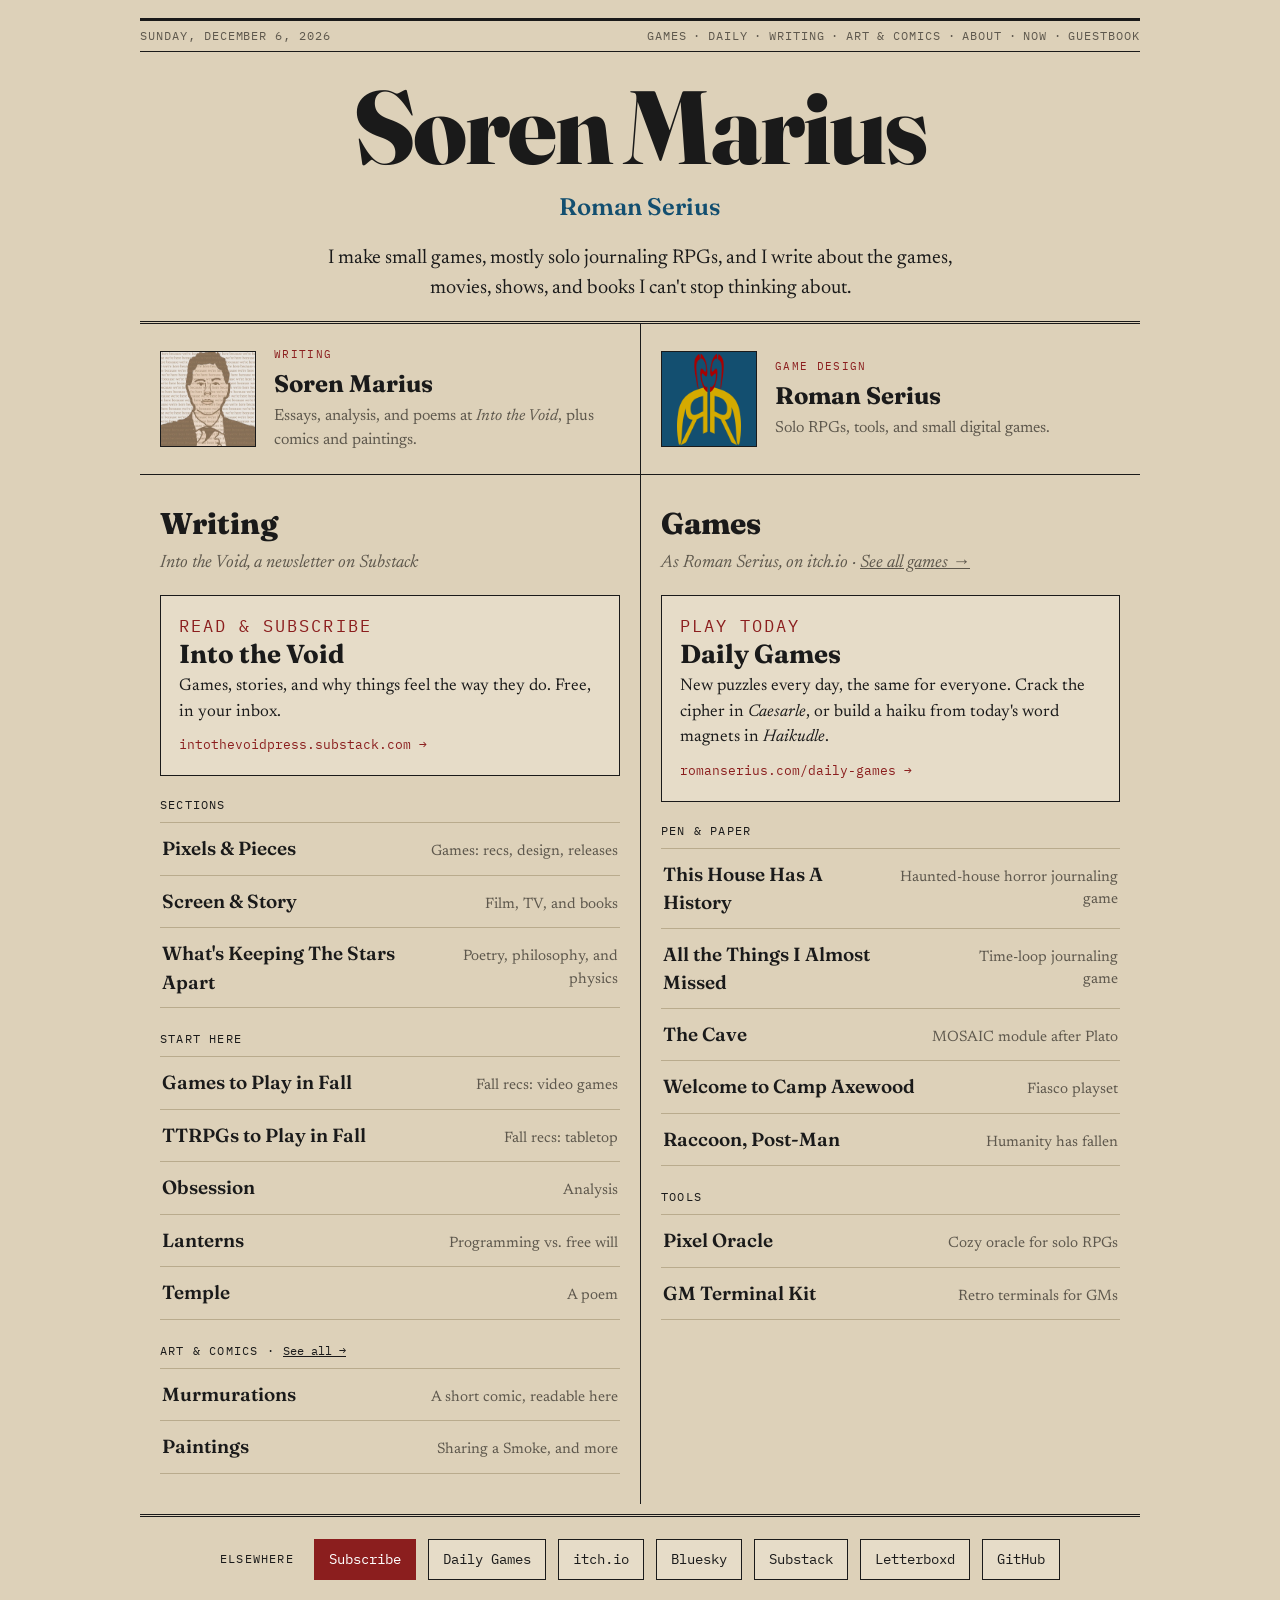
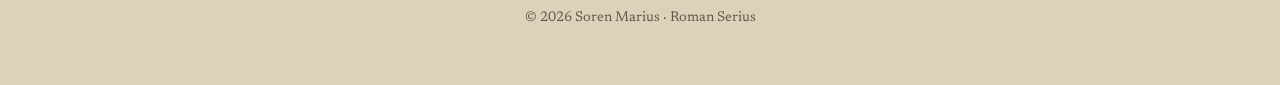
==== commit 564600a0: "update" ====
--- a/index.html
+++ b/index.html
@@ -108,9 +108,9 @@
     <span class="dl-home" id="dl-date">Est. 2026</span>
     <nav class="site-nav" aria-label="Site">
       <a href="/games/">Games</a>
-      <a href="/art-and-comics/">Art &amp; Comics</a>
       <a href="/daily-games/">Daily</a>
       <a href="https://intothevoidpress.substack.com">Writing</a>
+      <a href="/art-and-comics/">Art &amp; Comics</a>
       <a href="/about/">About</a>
       <a href="/now/">Now</a>
       <a href="/guestbook/">Guestbook</a>
@@ -139,7 +139,7 @@
       <div>
         <p class="kicker">Writing</p>
         <h2>Soren Marius</h2>
-        <p>Essays, analysis, and poems at <i>Into the Void</i>, plus comics.</p>
+        <p>Essays, analysis, and poems at <i>Into the Void</i>, plus comics and paintings.</p>
       </div>
     </div>
     <div class="persona">
@@ -183,6 +183,7 @@
       <p class="label">Art &amp; comics · <a href="/art-and-comics/" style="text-transform:none;letter-spacing:0">See all →</a></p>
       <ul class="list">
         <li><a href="/art-and-comics/#murmurations"><span class="t">Murmurations</span><span class="d">A short comic, readable here</span></a></li>
+        <li><a href="/art-and-comics/#art"><span class="t">Paintings</span><span class="d">Sharing a Smoke, and more</span></a></li>
       </ul>
     </section>
 
@@ -222,6 +223,7 @@
     <a class="btn" href="https://roman-serius.itch.io">itch.io</a>
     <a class="btn" href="https://bsky.app/profile/romanserius.bsky.social">Bluesky</a>
     <a class="btn" href="https://substack.com/@romanserius">Substack</a>
+    <a class="btn" href="https://boxd.it/30mPj">Letterboxd</a>
     <a class="btn" href="https://github.com/Roman-Serius">GitHub</a>
   </nav>
 
